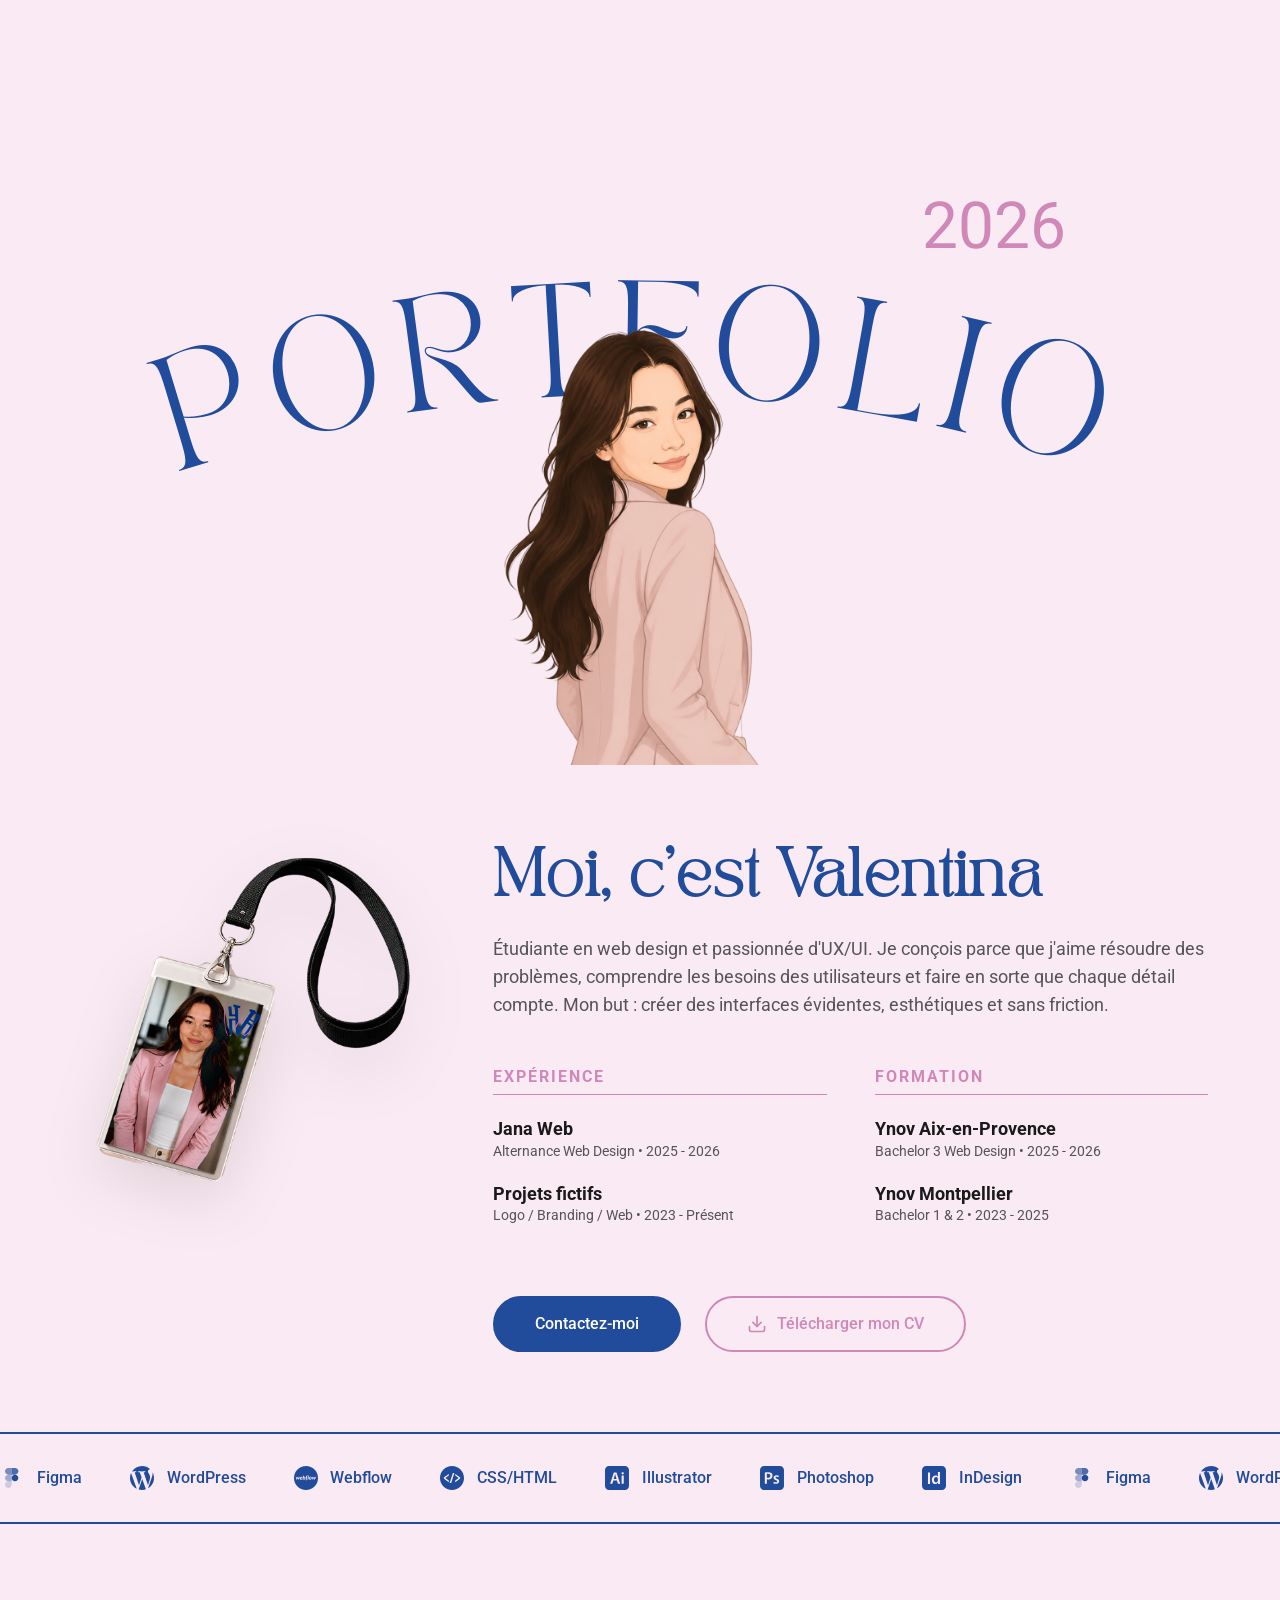
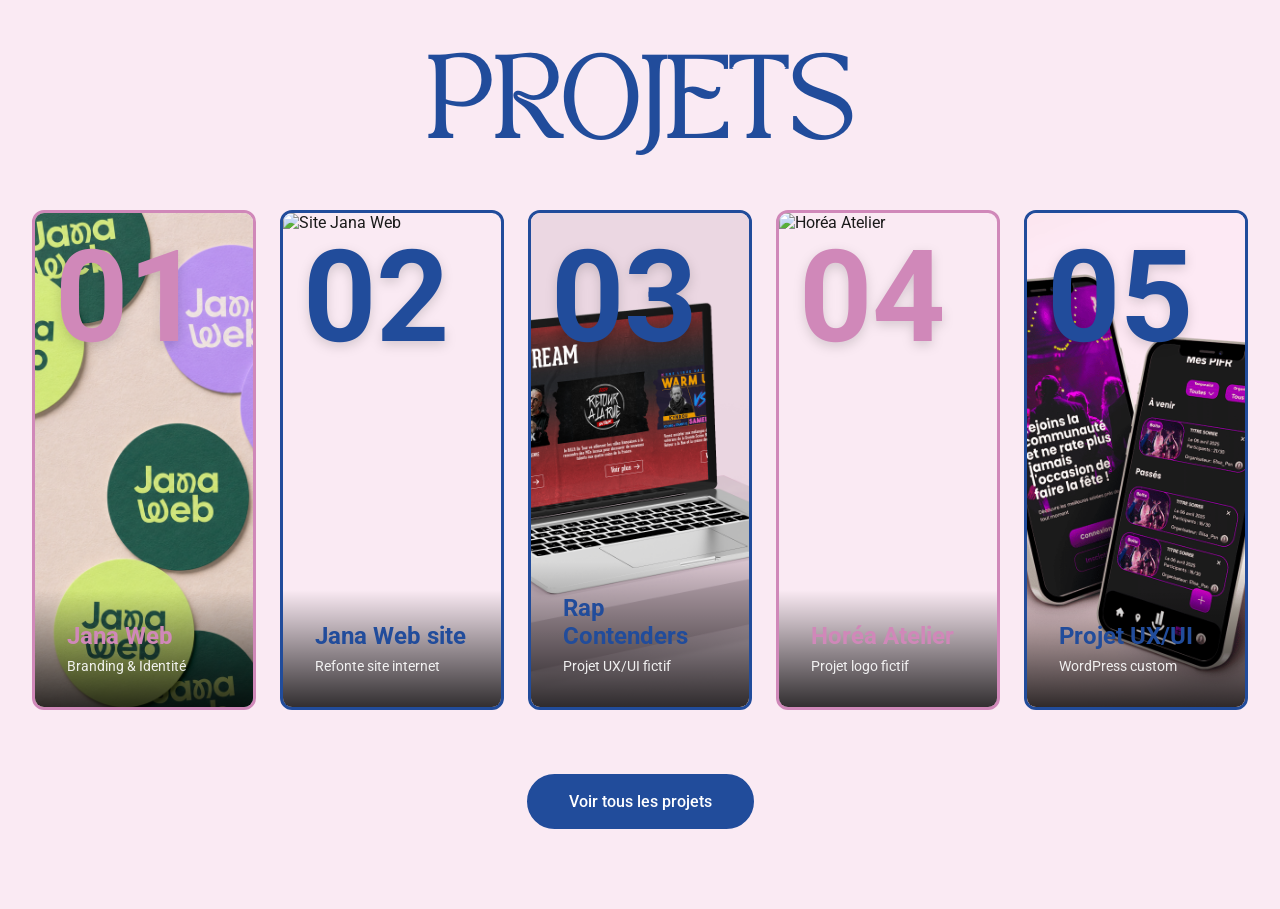
==== index.html @ c4f3f16d "init : porfolio" ====
<!DOCTYPE html>
<html lang="fr">
<head>
    <meta charset="UTF-8">
    <meta name="viewport" content="width=device-width, initial-scale=1.0">
    <title>Valentina Chapoton | Portfolio</title>
    <link rel="stylesheet" href="style.css">
</head>
<body>

    <!-- ================= SECTION 1 : HERO ================= -->
    <header id="hero">
        <div class="hero-container">
            
            <div class="hero-title-arch">
                <svg viewBox="0 0 1400 400" width="100%" height="100%">
                    <path id="curve" d="M 50 350 Q 700 80 1350 350" fill="transparent" />
                    <text class="arch-text">
                        <textPath href="#curve" startOffset="50%" text-anchor="middle">
                            PORTFOLIO
                        </textPath>
                    </text>
                </svg>
            </div>
            
            <!-- Les petits éléments textuels -->
            <span class="hero-year">2026</span>
            
            <!-- Ton illustration -->
            <img class="hero-img" src="assets/valentina-cartoon.png" alt="Illustration Valentina">
            
        </div>
    </header>

    <!-- ================= SECTION 2 : ABOUT, CV & BANDEAU ================= -->
    <section id="about">
        <!-- Le conteneur limité en largeur pour le texte -->
        <div class="about-container">
            
            <!-- La colonne de gauche (Badge) -->
            <div class="badge-wrapper">
                <img src="assets/valentina-badge.png" alt="Badge d'identification de Valentina" class="badge-img">
            </div>
            
            <!-- La colonne de droite (Présentation & CV/Formation) -->
            <div class="about-content">
                <h2 class="font-title about-title">Moi, c'est Valentina</h2>
                <p class="about-desc">
                    Étudiante en web design et passionnée d'UX/UI. Je conçois parce que j'aime résoudre des problèmes, comprendre les besoins des utilisateurs et faire en sorte que chaque détail compte. Mon but : créer des interfaces évidentes, esthétiques et sans friction.
                </p>
                
                <!-- Grille du CV -->
                <div class="cv-grid">
                    
                    <!-- Colonne 1 : Expérience -->
                    <div class="cv-column">
                        <h3>EXPÉRIENCE</h3>
                        <div class="cv-item">
                            <h4>Jana Web</h4>
                            <span>Alternance Web Design • 2025 - 2026</span>
                        </div>
                        <div class="cv-item">
                            <h4>Projets fictifs</h4>
                            <span>Logo / Branding / Web • 2023 - Présent</span>
                        </div>
                    </div>
                    
                    <!-- Colonne 2 : Formation -->
                    <div class="cv-column">
                        <h3>FORMATION</h3>
                        <div class="cv-item">
                            <h4>Ynov Aix-en-Provence</h4>
                            <span>Bachelor 3 Web Design • 2025 - 2026</span>
                        </div>
                        <div class="cv-item">
                            <h4>Ynov Montpellier</h4>
                            <span>Bachelor 1 & 2 • 2023 - 2025</span>
                        </div>
                    </div>
                    
                </div> 

               
                                <div class="about-actions">
                    <!-- On change l'URL vers contact.html -->
                    <a href="contact.html" class="btn btn-primary">Contactez-moi</a>
                    
                    <a href="assets/cv-valentina.pdf" target="_blank" download class="btn btn-secondary">
                        <svg width="20" height="20" viewBox="0 0 24 24" fill="none" stroke="currentColor" stroke-width="2" stroke-linecap="round" stroke-linejoin="round">
                            <path d="M21 15v4a2 2 0 0 1-2 2H5a2 2 0 0 1-2-2v-4"></path>
                            <polyline points="7 10 12 15 17 10"></polyline>
                            <line x1="12" y1="15" x2="12" y2="3"></line>
                        </svg>
                        Télécharger mon CV
                    </a>
                </div>

            </div> <!-- Fin de about-content -->
        </div> <!-- Fin de about-container -->

        <!-- Le bandeau défilant -->
        <div class="tools-marquee-wrapper">
            <div class="tools-marquee-track">
                
                <!-- GROUPE 1 -->
                <div class="tools-marquee-content">
                    <div class="tool-item"><img src="assets/figma-icon.svg" alt="Figma"> Figma</div>
                    <div class="tool-item"><img src="assets/wp-icon.svg" alt="WordPress"> WordPress</div>
                    <div class="tool-item"><img src="assets/webflow-icon.svg" alt="Webflow"> Webflow</div>
                    <div class="tool-item"><img src="assets/html-icon.svg" alt="HTML/CSS"> CSS/HTML</div>
                    <div class="tool-item"><img src="assets/ai-icon.svg" alt="Illustrator"> Illustrator</div>
                    <div class="tool-item"><img src="assets/ps-icon.svg" alt="Photoshop"> Photoshop</div>
                    <div class="tool-item"><img src="assets/in-icon.svg" alt="InDesign"> InDesign</div>
                </div>
                
                <!-- GROUPE 2 -->
                <div class="tools-marquee-content" aria-hidden="true">
                    <div class="tool-item"><img src="assets/figma-icon.svg" alt="Figma"> Figma</div>
                    <div class="tool-item"><img src="assets/wp-icon.svg" alt="WordPress"> WordPress</div>
                    <div class="tool-item"><img src="assets/webflow-icon.svg" alt="Webflow"> Webflow</div>
                    <div class="tool-item"><img src="assets/html-icon.svg" alt="HTML/CSS"> CSS/HTML</div>
                    <div class="tool-item"><img src="assets/ai-icon.svg" alt="Illustrator"> Illustrator</div>
                    <div class="tool-item"><img src="assets/ps-icon.svg" alt="Photoshop"> Photoshop</div>
                    <div class="tool-item"><img src="assets/in-icon.svg" alt="InDesign"> InDesign</div>
                </div>

            </div>
        </div>
        
    </section>

    <!-- ================= SECTION 3 : PROJETS ================= -->
    <section id="projects">
        <h2 class="projects-main-title font-title">PROJETS</h2>
        
        <div class="projects-gallery">
            
            <!-- Projet 1 : Branding -->
            <article class="project-card brand-project">
                <a href="projet-janaweb.html" class="project-link-overlay"></a>
                <img class="project-img" src="assets/mise-en-avant-janaweb.png" alt="Projet Jana Web">
                <div class="project-number">01</div>
                <div class="project-info">
                    <h3>Jana Web</h3>
                    <p>Branding & Identité</p>
                </div>
            </article>

            <!-- Projet 2 : Web Design -->
            <article class="project-card web-project">
                <a href="projet-janaweb-site.html" class="project-link-overlay"></a>
                <img class="project-img" src="assets/mise-en-avant-janaweb-site.png" alt="Site Jana Web">
                <div class="project-number">02</div>
                <div class="project-info">
                    <h3>Jana Web site</h3>
                    <p>Refonte site internet</p>
                </div>
            </article>

            <!-- Projet 3 : Web Design -->
            <article class="project-card web-project">
                <a href="projet-RC-tv.html" class="project-link-overlay"></a>
                <img class="project-img" src="assets/mise-en-avant-RC-tv.png" alt="Rap Contenders">
                <div class="project-number">03</div>
                <div class="project-info">
                    <h3>Rap Contenders</h3>
                    <p>Projet UX/UI fictif</p>
                </div>
            </article>

            <!-- Projet 4 : Branding -->
            <article class="project-card brand-project">
                <a href="projet-horea-atelier.html" class="project-link-overlay"></a>
                <img class="project-img" src="assets/mise-en-avant-horea-atelier.png" alt="Horéa Atelier">
                <div class="project-number">04</div>
                <div class="project-info">
                    <h3>Horéa Atelier</h3>
                    <p>Projet logo fictif</p>
                </div>
            </article>

            <!-- Projet 5 : Web Design -->
            <article class="project-card web-project">
                <a href="projet-pifr.html" class="project-link-overlay"></a>
                <img class="project-img" src="assets/mise-en-avant-pifr.png" alt="Projet UX/UI">
                <div class="project-number">05</div>
                <div class="project-info">
                    <h3>Projet UX/UI</h3>
                    <p>WordPress custom</p>
                </div>
            </article>

        </div> <!-- Fin de la projects-gallery -->

        <!-- Le bouton pour voir tous les projets -->
        <div class="projects-action">
            <a href="projets.html" class="btn btn-primary">Voir tous les projets</a>
        </div>

    </section>

</body>
</html>
---- style.css ----
/* ================= 1. TYPOGRAPHIES & VARIABLES ================= */
@import url('https://fonts.googleapis.com/css2?family=Roboto:wght@300;400;500;700&display=swap');

@font-face {
    font-family: 'TanPearl';
    src: url('fonts/TAN-Pearl.woff2') format('woff2'),
         url('fonts/TAN-Pearl.ttf') format('truetype');
    font-weight: normal;
    font-style: normal;
}

:root {
    /* Ta palette de couleurs */
    --bg-color: #faeaf3; /* Fond global */
    --primary-blue: #214c9b; /* Couleur principale */
    --secondary-pink: #d088b9; /* Couleur secondaire */
    --text-dark: #1a1a1a;
    --text-gray: #555555;
}

* {
    margin: 0;
    padding: 0;
    box-sizing: border-box;
}

body {
    font-family: 'Roboto', sans-serif;
    background-color: var(--bg-color);
    color: var(--text-dark);
    overflow-x: hidden;
}

.font-title {
    font-family: 'TanPearl', serif;
}

/* ================= 2. HERO HEADER ================= */
#hero {
    position: relative;
    width: 100%;
    min-height: 85vh;
    display: flex;
    justify-content: center;
    align-items: center;
    padding: 2rem;
    overflow: hidden;
}

.hero-container {
    position: relative;
    width: 100%;
    max-width: 1400px; 
}

.hero-title-arch {
    position: relative;
    width: 100%;
    max-width: 100%; /* Prend toute la place disponible */
    margin: 0 auto;
    z-index: 1;
}

.arch-text {
    font-family: 'TanPearl', serif;
    font-size: 130px; 
    fill: var(--primary-blue);
    letter-spacing: 15px; 
}

.hero-img {
    position: absolute;
    top: 25%;
    left: 50%;
    transform: translateX(-50%);
    height: auto;
    max-height: 70vh;
    z-index: 2;
}

.hero-year {
    position: absolute;
    top: -5%;
    right: 15%;
    font-size: clamp(2rem, 5vw, 4rem);
    color: var(--secondary-pink); 
    z-index: 3;
}

.hero-name {
    position: absolute;
    bottom: 0%;
    left: 10%;
    font-size: 1rem;
    font-weight: 500;
    color: var(--primary-blue); 
    letter-spacing: 2px;
    z-index: 3;
}

/* ================= 3. SECTION ABOUT & CV ================= */
#about {
    padding: 5rem 0 3rem 0; 
}

.about-container {
    display: flex; 
    flex-wrap: wrap; 
    gap: 4rem; 
    align-items: flex-start; 
    max-width: 1200px;
    margin: 0 auto;
    padding: 0 2rem;
    margin-bottom: 5rem;
}

.badge-wrapper {
    flex: 1;
    min-width: 300px;
    display: flex;
    justify-content: center;
}

.badge-img {
    width: 100%;
    max-width: 350px;
    height: auto;
    filter: drop-shadow(0px 20px 30px rgba(0,0,0,0.1));
}

.about-content {
    flex: 2; 
    min-width: 300px;
}

.about-title {
    font-size: 3rem;
    color: var(--primary-blue);
    margin-bottom: 1.5rem;
}

.about-desc {
    font-size: 1.1rem;
    line-height: 1.6;
    color: var(--text-gray);
    margin-bottom: 3rem;
}

.cv-grid {
    display: grid;
    grid-template-columns: repeat(auto-fit, minmax(250px, 1fr));
    gap: 3rem;
}

.cv-column h3 {
    font-size: 1rem;
    letter-spacing: 2px;
    margin-bottom: 1.5rem;
    color: var(--secondary-pink);
    border-bottom: 1px solid var(--secondary-pink);
    padding-bottom: 0.5rem;
}

.cv-item {
    margin-bottom: 1.5rem;
}

.cv-item h4 {
    font-size: 1.1rem;
    margin-bottom: 0.2rem;
}

.cv-item span, .contact-link {
    font-size: 0.9rem;
    color: var(--text-gray);
    text-decoration: none;
    display: block;
}

.cv-tools {
    margin-top: 1rem;
    font-weight: 500;
    color: var(--primary-blue);
}

/* --- LE BANDEAU DÉFILANT DES OUTILS --- */

.tools-marquee-wrapper {
   
    width: 100vw; 
    position: relative;
    left: 50%;
    right: 50%;
    margin-left: -50vw;
    margin-right: -50vw;
    
    overflow: hidden; 
    border-top: 2px solid var(--primary-blue);
    border-bottom: 2px solid var(--primary-blue);
    padding: 2rem 0; 
    background-color: var(--bg-color); 
}

.tools-marquee-track {
    display: flex;
    width: max-content;
    animation: scroll-marquee 25s linear infinite;
}

.tools-marquee-wrapper:hover .tools-marquee-track {
    animation-play-state: paused;
}

.tools-marquee-content {
    display: flex;
    gap: 3rem; 
    padding-right: 3rem;
}

.tool-item {
    display: flex;
    align-items: center;
    gap: 0.8rem;
    font-size: 1rem;
    font-weight: 500;
    color: var(--primary-blue); 
    white-space: nowrap;
}

.tool-item img {
    width: 24px;
    height: 24px;
    object-fit: contain;
}

/* LA CLÉ DE L'ANIMATION */
@keyframes scroll-marquee {
    0% {
        transform: translateX(0);
    }
    100% {
        transform: translateX(-50%); 
    }
}

/* ================= 4. SECTION PROJETS (CARDS) ================= */
#projects {
    padding: 5rem 2rem;
    max-width: 1400px;
    margin: 0 auto;
}

.projects-main-title {
    font-size: 5rem;
    text-align: center;
    color: var(--primary-blue);
    margin-bottom: 3rem;
  
}

.projects-gallery {
    display: flex;
    gap: 1.5rem;
    height: 500px;
}

.project-card {
    flex: 1;
    position: relative;
    border-radius: 12px;
    overflow: hidden;
    transition: flex 0.4s ease;
    cursor: pointer;
    display: flex;
    flex-direction: column;
    justify-content: flex-end;
}

.project-card:hover {
    flex: 2; 
}

.project-img {
    position: absolute;
    top: 0;
    left: 0;
    width: 100%;
    height: 100%;
    object-fit: cover; 
    z-index: 0;
    transition: transform 0.5s ease;
}

.project-card:hover .project-img {
    transform: scale(1.05);
}

/* --- LE FAMEUX EFFET TEXT STROKE POUR LES CHIFFRES --- */
.project-number {
    position: absolute;
    top: 20px;
    left: 20px;
    font-family: 'Roboto', sans-serif;
    font-weight: 700;
    font-size: 8rem;
    line-height: 1;
    z-index: 1;
    filter: drop-shadow(0px 4px 6px rgba(0,0,0,0.15));
}

.project-info {
    position: relative;
    z-index: 1;
    padding: 2rem;
    background: linear-gradient(to top, rgba(0,0,0,0.8) 0%, rgba(0,0,0,0) 100%);
    width: 100%;
}

.project-info h3 {
    font-size: 1.5rem;
    margin-bottom: 0.5rem;
}

.brand-project {
    border: 3px solid var(--secondary-pink); /* Contour rose */
}
.brand-project .project-number {
    color: var(--secondary-pink);
}

.web-project {
    background-color: var(--bg-color); 
}
.web-project .project-number {
    color: var(--primary-blue); 
}

.project-info h3 {
    font-size: 1.5rem;
    margin-bottom: 0.5rem;
}

.brand-project .project-info h3 { 
    color: var(--secondary-pink); 
}
.web-project {
    border: 3px solid var(--primary-blue); 
}

.web-project .project-number {
    color: var(--primary-blue);
}

.web-project .project-info h3 { 
    color: var(--primary-blue); 
}

.project-info p {
    font-size: 0.9rem;
    color: #ffffff;
    opacity: 0.9;
}

/* ================= 5. PAGE TOUS LES PROJETS ================= */
#all-projects {
    padding: 5rem 2rem;
    max-width: 1200px;
    margin: 0 auto;
}

.page-title {
    font-size: 4rem;
    color: var(--primary-blue);
    text-align: center;
    margin-bottom: 3rem;
}

/* Le menu des filtres */
.filter-menu {
    display: flex;
    justify-content: center;
    gap: 1rem;
    margin-bottom: 4rem;
}

.filter-btn {
    padding: 0.8rem 1.5rem;
    border: 2px solid var(--primary-blue);
    background: transparent;
    color: var(--primary-blue);
    border-radius: 50px; /* Boutons pillule */
    font-family: 'Roboto', sans-serif;
    font-weight: 500;
    cursor: pointer;
    transition: all 0.3s ease;
}

/* État actif ou survol du bouton */
.filter-btn:hover, .filter-btn.active {
    background: var(--primary-blue);
    color: white;
}

/* La grille des projets (Classique, pas en accordéon cette fois) */
.projects-grid-filterable {
    display: grid;
    grid-template-columns: repeat(auto-fill, minmax(300px, 1fr));
    gap: 2rem;
}

/* On force la hauteur des cartes pour la grille */
.projects-grid-filterable .project-card {
    height: 400px; 
    border-radius: 20px;
}
/* On enlève l'effet d'élargissement de l'accordéon pour cette page */
.projects-grid-filterable .project-card:hover {
    flex: unset; 
}


/* ================= 6. PAGE DÉTAIL PROJET (BENTO GRID) ================= */
.project-header {
    text-align: center;
    padding: 5rem 2rem 2rem;
}

.project-header h1 {
    font-size: 5rem;
    color: var(--primary-blue);
}

.project-subtitle {
    font-size: 1.2rem;
    color: var(--text-gray);
    letter-spacing: 2px;
    text-transform: uppercase;
}

/* Le CSS Grid pour recréer tes images de référence ! */
.bento-grid {
    display: grid;
    grid-template-columns: repeat(3, 1fr); /* 3 colonnes égales */
    grid-auto-rows: 300px; /* Chaque ligne fait 300px de haut */
    gap: 1.5rem;
    max-width: 1200px;
    margin: 0 auto 5rem;
    padding: 0 2rem;
}

/* Un bloc standard */
.bento-item {
    border-radius: 30px; /* Coins très ronds comme sur tes ref */
    padding: 2rem;
    overflow: hidden;
    position: relative;
    display: flex;
    flex-direction: column;
    justify-content: center;
    align-items: center;
}

/* Un bloc qui prend 2 colonnes de large */
.bento-large {
    grid-column: span 2;
}

/* Un bloc qui prend 2 lignes de haut */
.bento-tall {
    grid-row: span 2;
}

/* Un bloc qui prend toute la largeur */
.bento-full {
    grid-column: 1 / -1;
    height: 600px; /* On le force à être plus haut pour le grand mockup */
}

/* Les utilitaires de couleur pour les fonds de tes boîtes Bento */
.bg-pink { background-color: var(--secondary-pink); }
.bg-blue { background-color: var(--primary-blue); color: white; }
.bg-dark { background-color: #1a1a1a; }
.bg-light { background-color: white; border: 2px solid #eee; }

.bento-item img {
    max-width: 100%;
    max-height: 100%;
    object-fit: contain;
}

.project-link-overlay {
    position: absolute;
    top: 0;
    left: 0;
    width: 100%;
    height: 100%;
    z-index: 10; /* On le met tout au-dessus (au-dessus de l'image et du texte) */
    /* Pas de fond, pas de texte, c'est juste une zone cliquable transparente */
}

.projects-action {
    display: flex;
    justify-content: center;
    margin-top: 4rem;
}

.about-actions {
    display: flex;
    gap: 1.5rem;
    margin-top: 3rem;
    flex-wrap: wrap; /* Pratique pour que ça passe à la ligne sur mobile */
}

.btn {
    display: inline-flex;
    align-items: center;
    gap: 10px;
    padding: 1rem 2.5rem;
    font-family: 'Roboto', sans-serif;
    font-size: 1rem;
    font-weight: 500;
    text-decoration: none;
    border-radius: 50px; /* Forme de pilule très tendance */
    transition: all 0.3s ease;
    cursor: pointer;
}

.btn-primary {
    background-color: var(--primary-blue);
    color: white;
    border: 2px solid var(--primary-blue);
}

.btn-primary:hover {
    background-color: transparent;
    color: var(--primary-blue);
    transform: translateY(-5px); /* Le bouton "monte" légèrement au survol */
    box-shadow: 0 10px 20px rgba(33, 76, 155, 0.2);
}

.btn-secondary {
    background-color: transparent;
    color: var(--secondary-pink);
    border: 2px solid var(--secondary-pink);
}

.btn-secondary:hover {
    background-color: var(--secondary-pink);
    color: white;
    transform: translateY(-5px);
    box-shadow: 0 10px 20px rgba(208, 136, 185, 0.2);
}


.btn svg {
    transition: stroke 0.3s ease;
}

.main-nav {
    padding: 2rem;
    max-width: 1400px;
    margin: 0 auto;
}

.back-link {
    display: inline-flex;
    align-items: center;
    gap: 10px;
    font-size: 1.1rem;
    font-weight: 500;
    color: var(--primary-blue);
    text-decoration: none;
    transition: transform 0.3s ease;
}

.back-link:hover {
    transform: translateX(-5px); /* La flèche recule au survol */
}

#all-projects {
    padding: 2rem 2rem 5rem;
    max-width: 1400px;
    margin: 0 auto;
}

.page-title {
    font-size: 5rem;
    color: var(--primary-blue);
    text-align: center;
    margin-bottom: 3rem;
}


.filter-menu {
    display: flex;
    justify-content: center;
    flex-wrap: wrap;
    gap: 1rem;
    margin-bottom: 4rem;
}

.filter-btn {
    padding: 0.8rem 2rem;
    border: 2px solid var(--primary-blue);
    background: transparent;
    color: var(--primary-blue);
    border-radius: 50px;
    font-family: 'Roboto', sans-serif;
    font-size: 1rem;
    font-weight: 500;
    cursor: pointer;
    transition: all 0.3s ease;
}

.filter-btn:hover, .filter-btn.active {
    background: var(--primary-blue);
    color: white;
}


.projects-grid-filterable {
    display: grid;
    /* Crée autant de colonnes de 350px que possible */
    grid-template-columns: repeat(auto-fill, minmax(350px, 1fr));
    gap: 2rem;
}


.projects-grid-filterable .project-card {
    height: 450px; 
    border-radius: 20px;
    transition: transform 0.3s ease, opacity 0.3s ease;
}


.projects-grid-filterable .project-card:hover {
    flex: unset;
    transform: translateY(-10px);
}

/* ================= 9. PAGE CONTACT ================= */

#contact-section {
    /* On centre la section verticalement sur l'écran */
    min-height: 80vh;
    display: flex;
    align-items: center;
    padding: 2rem;
}

.contact-container {
    display: flex;
    flex-wrap: wrap-reverse; /* Sur mobile, la photo passera au-dessus du texte */
    align-items: center;
    gap: 4rem;
    max-width: 1200px;
    margin: 0 auto;
    width: 100%;
}

.contact-content {
    flex: 1;
    min-width: 300px;
}

.contact-title {
    font-size: clamp(4rem, 8vw, 6rem); /* Un titre énorme et très design */
    color: var(--primary-blue);
    line-height: 1;
    margin-bottom: 2rem;
}

.contact-desc {
    font-size: 1.2rem;
    color: var(--text-gray);
    line-height: 1.6;
    margin-bottom: 4rem;
    max-width: 500px;
}

/* La zone avec le mail et le téléphone */
.contact-links-group {
    display: flex;
    flex-direction: column;
    gap: 2rem;
    margin-bottom: 3rem;
}

.contact-label {
    display: block;
    font-size: 0.9rem;
    text-transform: uppercase;
    letter-spacing: 2px;
    color: var(--secondary-pink);
    margin-bottom: 0.5rem;
}

.contact-link-large {
    font-family: 'Roboto', sans-serif;
    font-size: clamp(1.5rem, 3vw, 2.5rem); /* Texte assez gros pour être bien cliquable */
    font-weight: 500;
    color: var(--primary-blue);
    text-decoration: none;
    transition: color 0.3s ease;
    /* Petit effet de soulignement au survol */
    background-image: linear-gradient(var(--secondary-pink), var(--secondary-pink));
    background-size: 0% 2px;
    background-repeat: no-repeat;
    background-position: left bottom;
    padding-bottom: 5px;
}

.contact-link-large:hover {
    color: var(--secondary-pink);
    background-size: 100% 2px; /* La ligne rose apparaît au survol */
}

.social-links-small {
    display: flex;
    gap: 1.5rem;
}

.social-links-small a {
    color: var(--text-gray);
    text-decoration: none;
    font-weight: 500;
    transition: color 0.3s ease;
}

.social-links-small a:hover {
    color: var(--primary-blue);
}

/* La photo à droite */
.contact-image-wrapper {
    flex: 1;
    min-width: 300px;
    display: flex;
    justify-content: center;
}

.contact-photo {
    width: 100%;
    max-width: 450px;
    height: auto;
    border-radius: 30px; /* Coins arrondis pour la douceur */
    box-shadow: 0 20px 40px rgba(0,0,0,0.1);
    /* Petite rotation optionnelle pour casser la rigueur */
    transform: rotate(3deg);
    transition: transform 0.4s ease;
}

.contact-photo:hover {
    transform: rotate(0deg) scale(1.02);
}
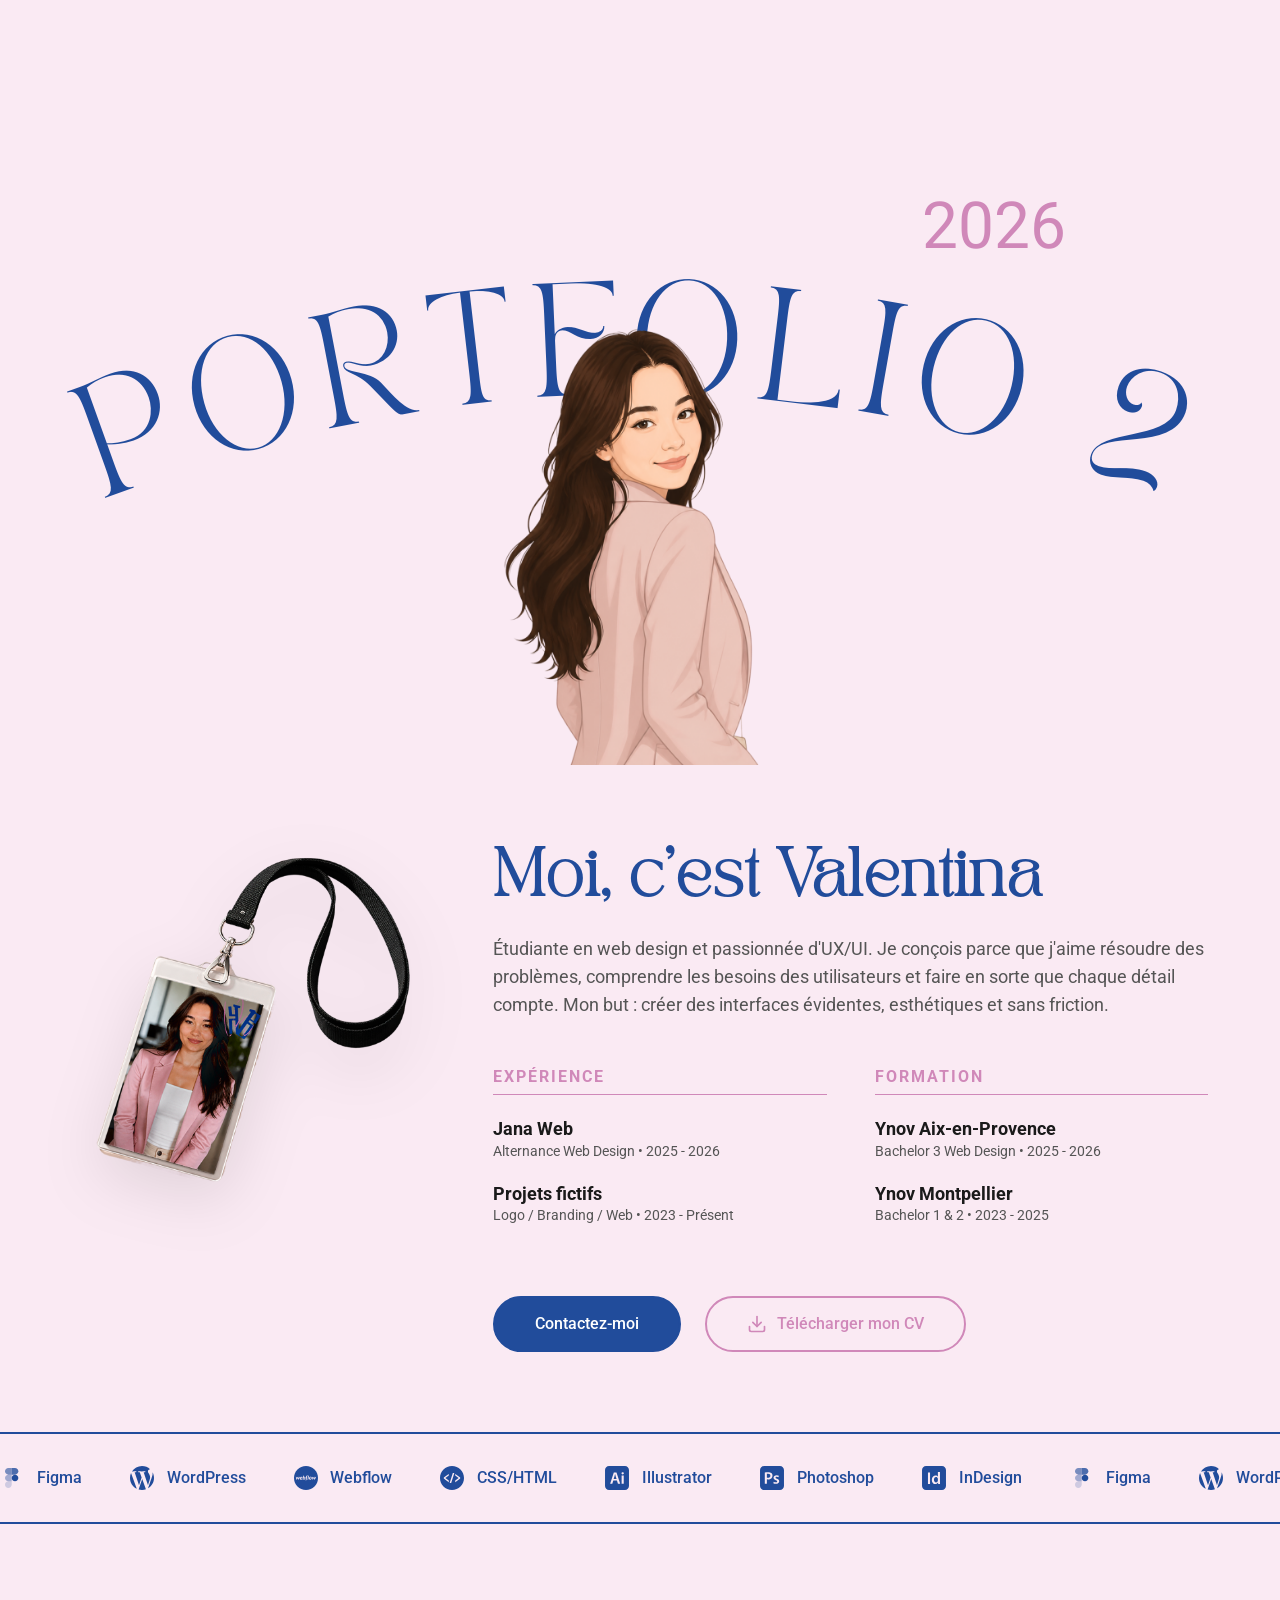
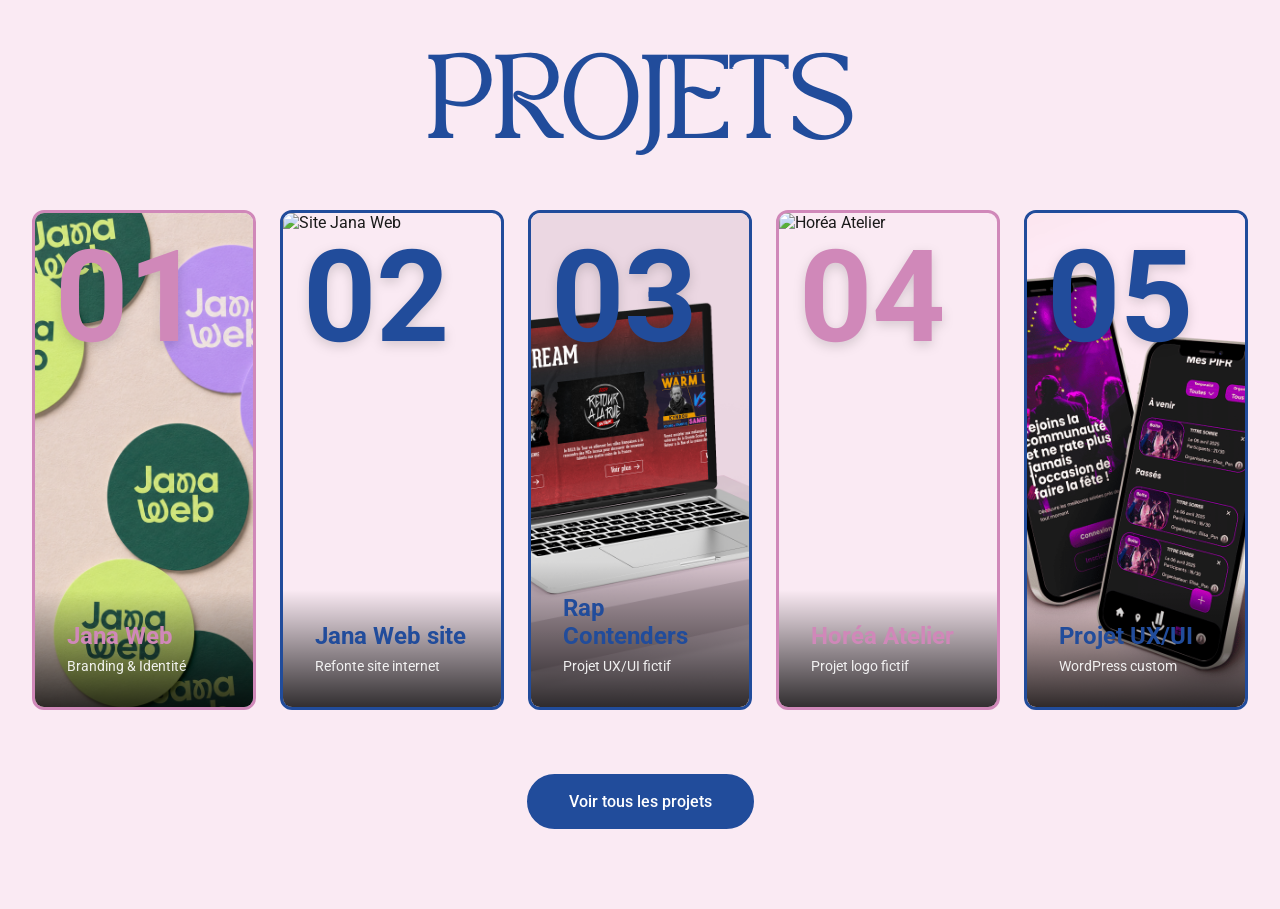
==== commit 0875a106: "fix : title" ====
--- a/index.html
+++ b/index.html
@@ -17,7 +17,7 @@
                     <path id="curve" d="M 50 350 Q 700 80 1350 350" fill="transparent" />
                     <text class="arch-text">
                         <textPath href="#curve" startOffset="50%" text-anchor="middle">
-                            PORTFOLIO
+                            PORTFOLIO 2
                         </textPath>
                     </text>
                 </svg>
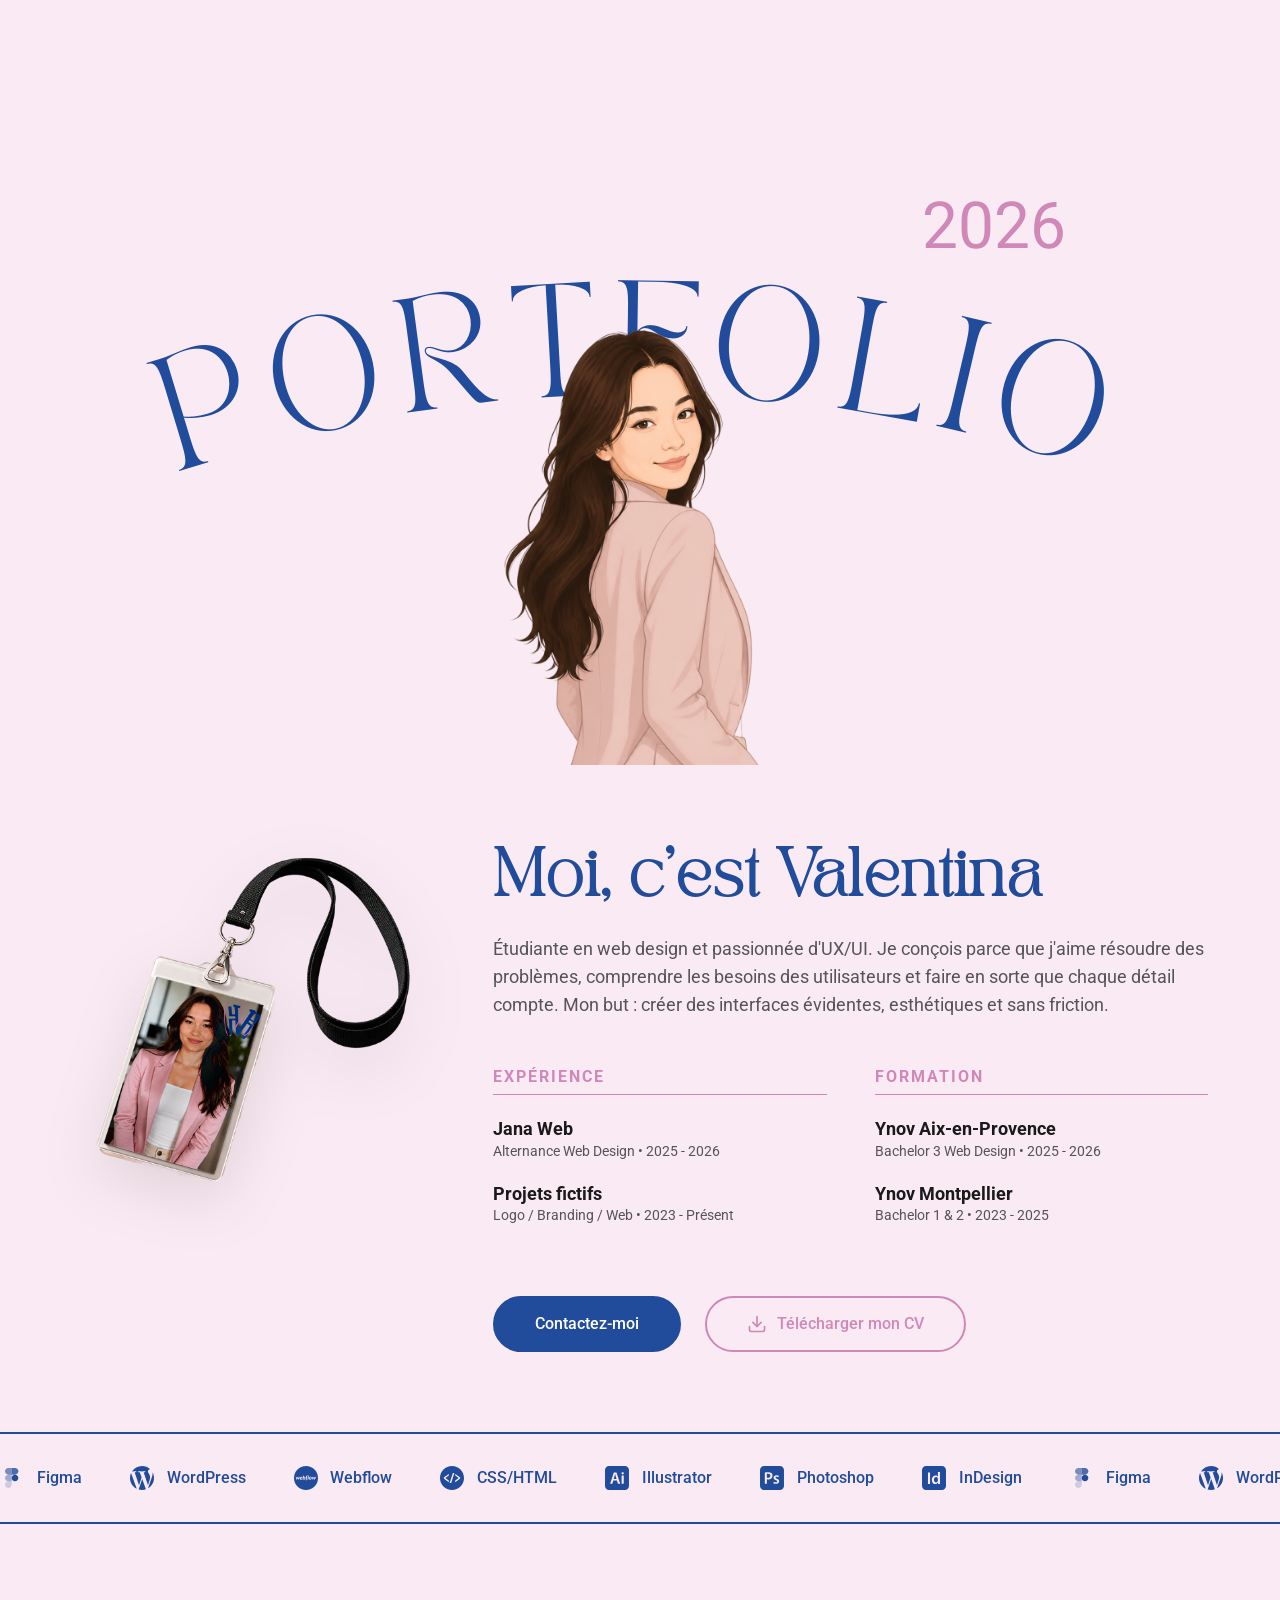
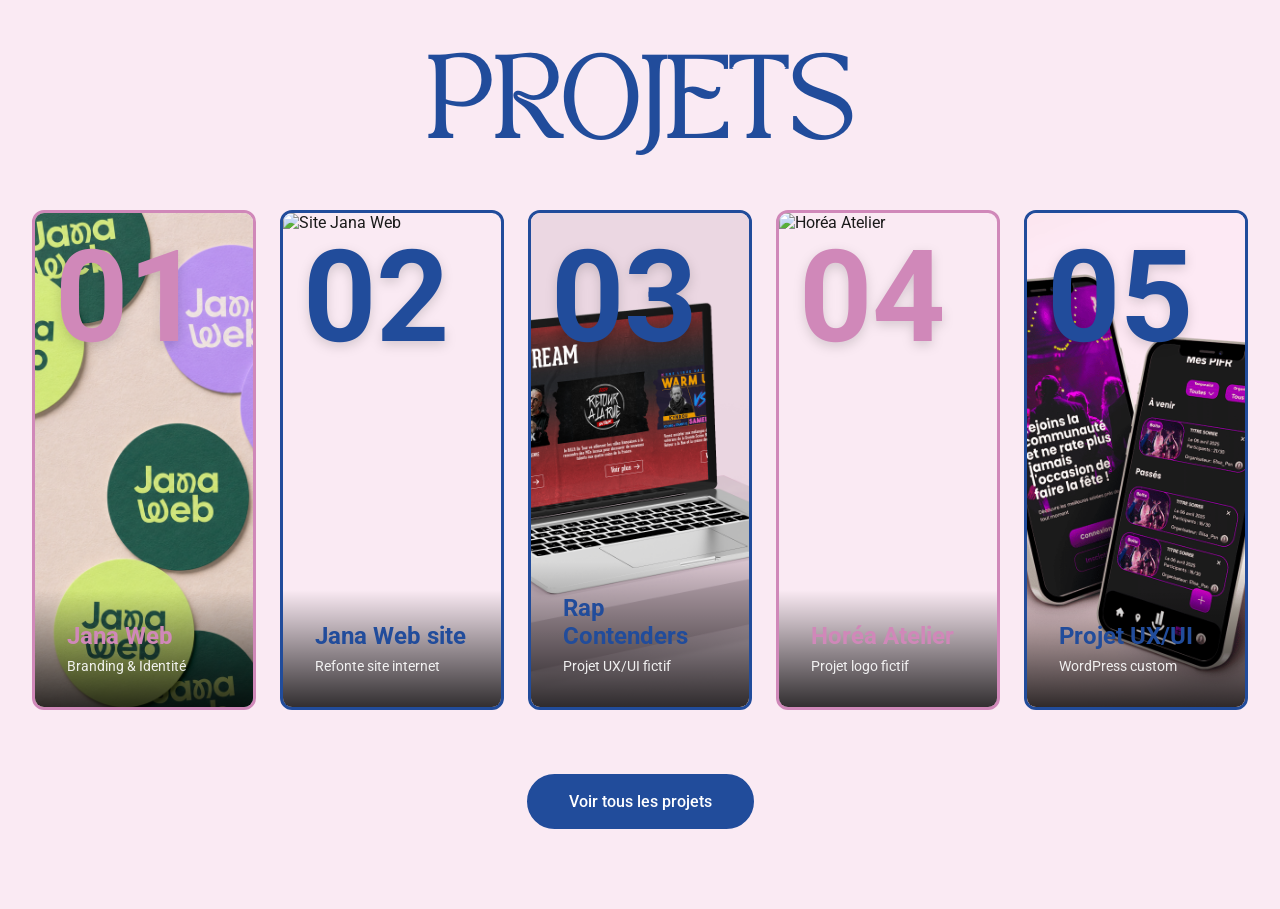
==== commit b0ad013d: "changement titre" ====
--- a/index.html
+++ b/index.html
@@ -17,7 +17,7 @@
                     <path id="curve" d="M 50 350 Q 700 80 1350 350" fill="transparent" />
                     <text class="arch-text">
                         <textPath href="#curve" startOffset="50%" text-anchor="middle">
-                            PORTFOLIO 2
+                            PORTFOLIO
                         </textPath>
                     </text>
                 </svg>
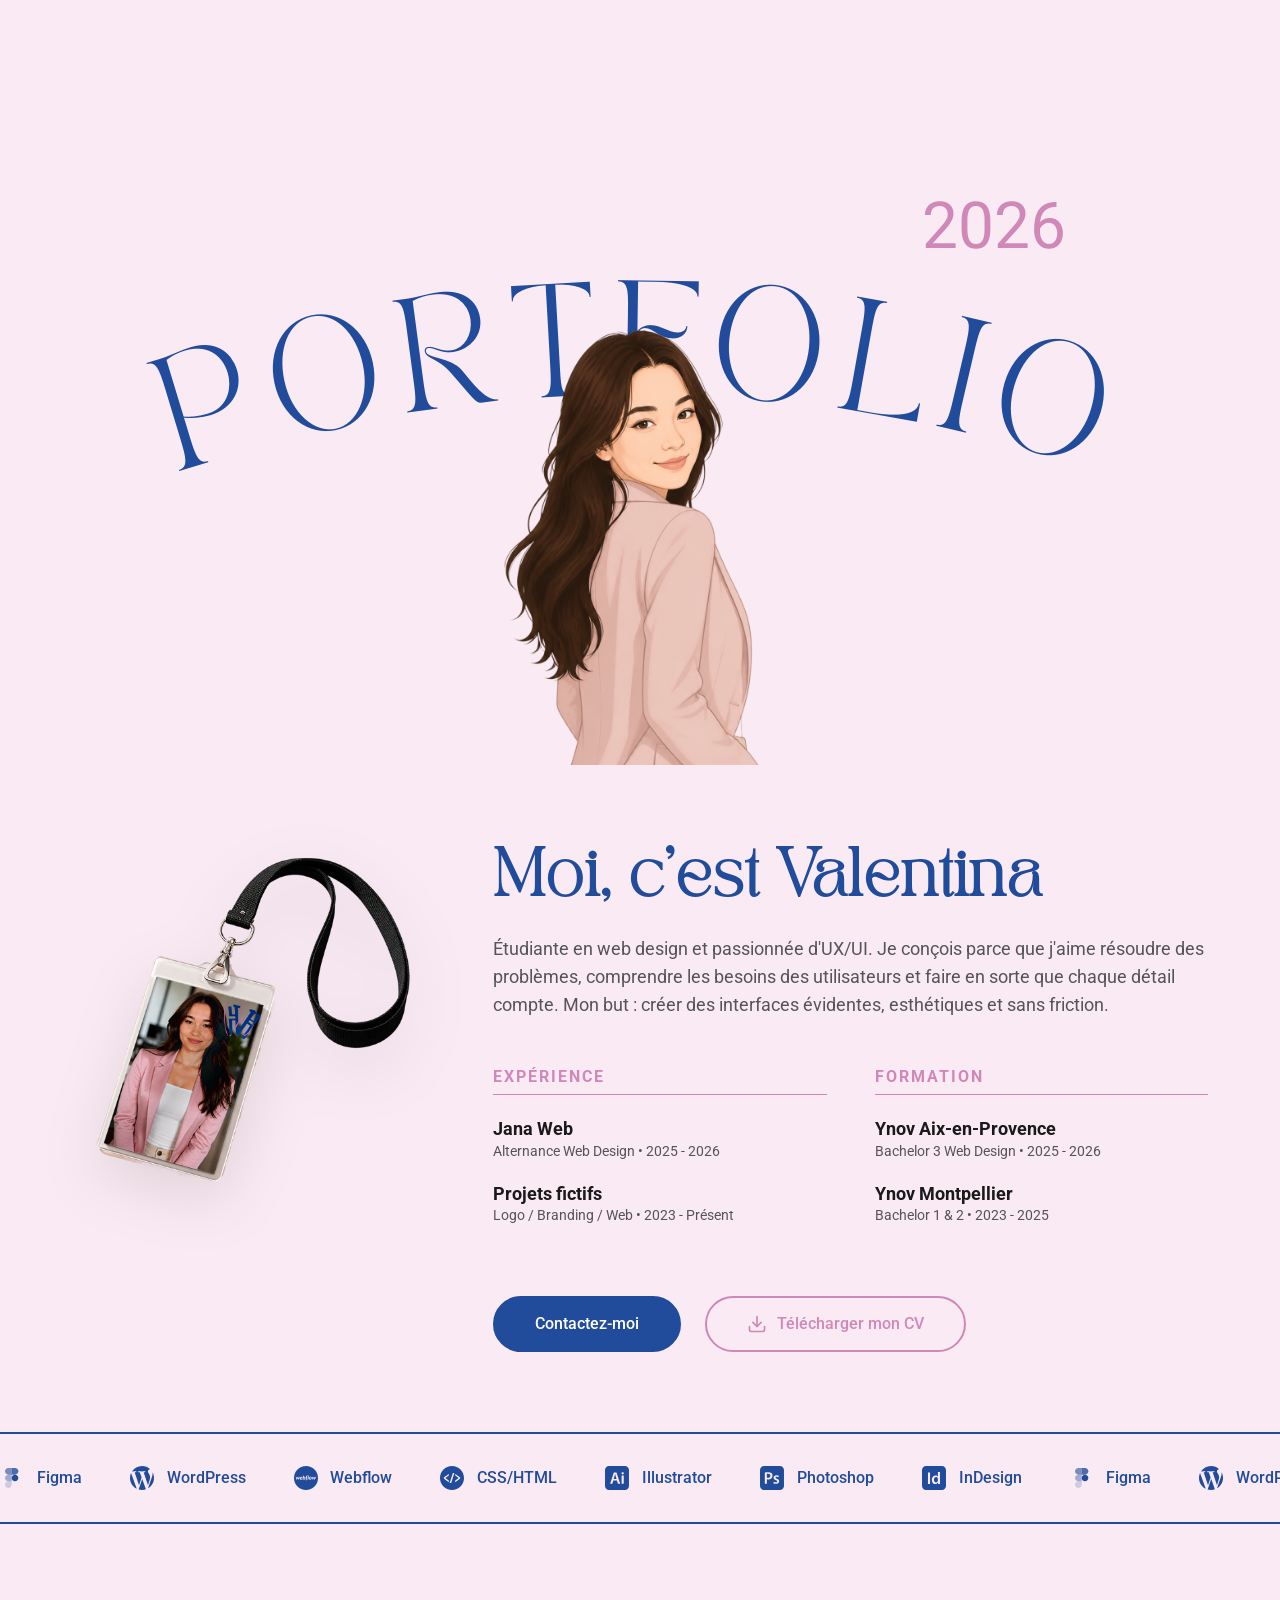
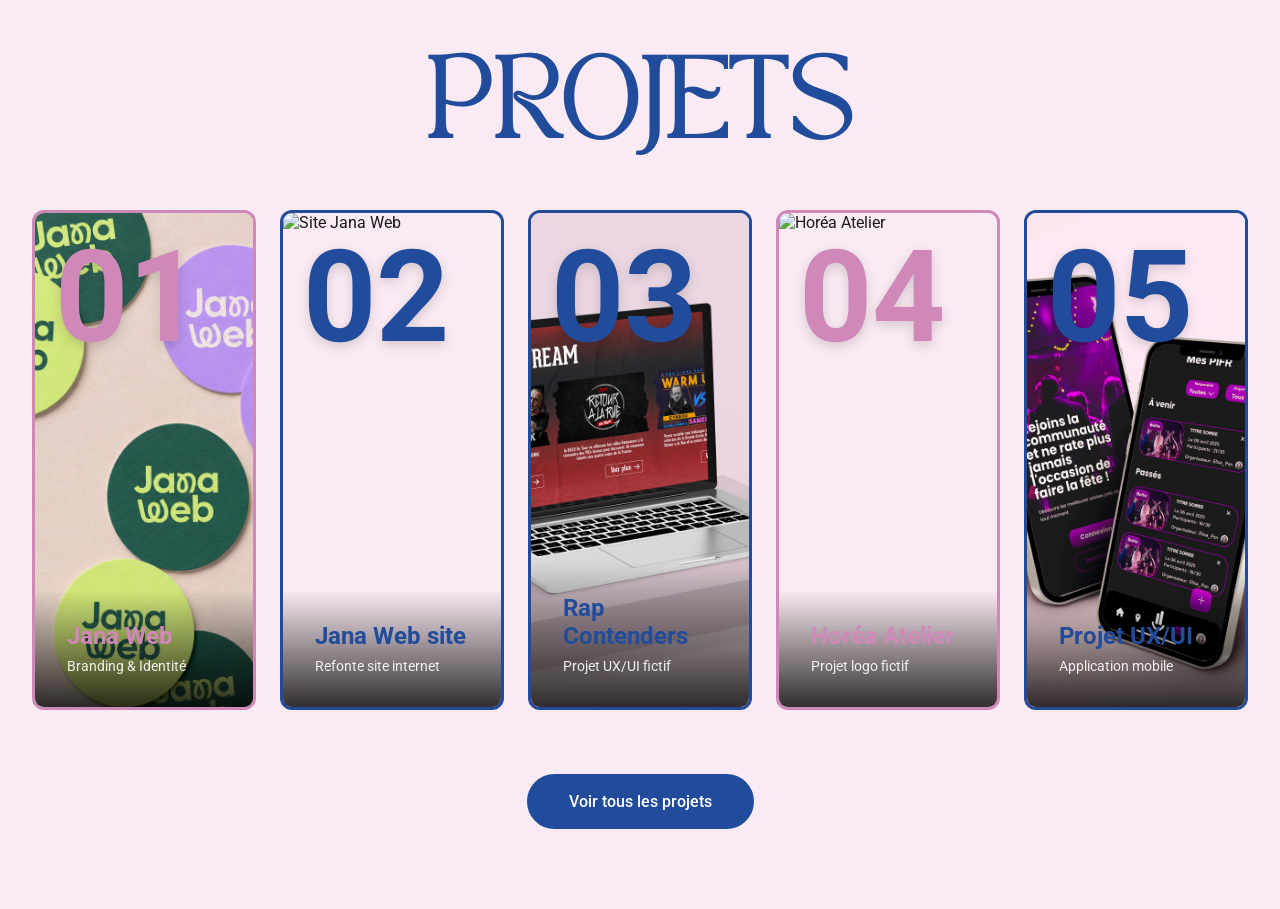
==== commit cf57db15: "b" ====
--- a/index.html
+++ b/index.html
@@ -186,7 +186,7 @@
                 <div class="project-number">05</div>
                 <div class="project-info">
                     <h3>Projet UX/UI</h3>
-                    <p>WordPress custom</p>
+                    <p>Application mobile</p>
                 </div>
             </article>
 
--- a/style.css
+++ b/style.css
@@ -243,6 +243,251 @@
     }
 }
 
+/* ================= 1. TYPOGRAPHIES & VARIABLES ================= */
+@import url('https://fonts.googleapis.com/css2?family=Roboto:wght@300;400;500;700&display=swap');
+
+@font-face {
+    font-family: 'TanPearl';
+    src: url('fonts/TAN-Pearl.woff2') format('woff2'),
+         url('fonts/TAN-Pearl.ttf') format('truetype');
+    font-weight: normal;
+    font-style: normal;
+}
+
+:root {
+    /* Ta palette de couleurs */
+    --bg-color: #faeaf3; /* Fond global */
+    --primary-blue: #214c9b; /* Couleur principale */
+    --secondary-pink: #d088b9; /* Couleur secondaire */
+    --text-dark: #1a1a1a;
+    --text-gray: #555555;
+}
+
+* {
+    margin: 0;
+    padding: 0;
+    box-sizing: border-box;
+}
+
+body {
+    font-family: 'Roboto', sans-serif;
+    background-color: var(--bg-color);
+    color: var(--text-dark);
+    overflow-x: hidden;
+}
+
+.font-title {
+    font-family: 'TanPearl', serif;
+}
+
+/* ================= 2. HERO HEADER ================= */
+#hero {
+    position: relative;
+    width: 100%;
+    min-height: 85vh;
+    display: flex;
+    justify-content: center;
+    align-items: center;
+    padding: 2rem;
+    overflow: hidden;
+}
+
+.hero-container {
+    position: relative;
+    width: 100%;
+    max-width: 1400px; 
+}
+
+.hero-title-arch {
+    position: relative;
+    width: 100%;
+    max-width: 100%; /* Prend toute la place disponible */
+    margin: 0 auto;
+    z-index: 1;
+}
+
+.arch-text {
+    font-family: 'TanPearl', serif;
+    font-size: 130px; 
+    fill: var(--primary-blue);
+    letter-spacing: 15px; 
+}
+
+.hero-img {
+    position: absolute;
+    top: 25%;
+    left: 50%;
+    transform: translateX(-50%);
+    height: auto;
+    max-height: 70vh;
+    z-index: 2;
+}
+
+.hero-year {
+    position: absolute;
+    top: -5%;
+    right: 15%;
+    font-size: clamp(2rem, 5vw, 4rem);
+    color: var(--secondary-pink); 
+    z-index: 3;
+}
+
+.hero-name {
+    position: absolute;
+    bottom: 0%;
+    left: 10%;
+    font-size: 1rem;
+    font-weight: 500;
+    color: var(--primary-blue); 
+    letter-spacing: 2px;
+    z-index: 3;
+}
+
+/* ================= 3. SECTION ABOUT & CV ================= */
+#about {
+    padding: 5rem 0 3rem 0; 
+}
+
+.about-container {
+    display: flex; 
+    flex-wrap: wrap; 
+    gap: 4rem; 
+    align-items: flex-start; 
+    max-width: 1200px;
+    margin: 0 auto;
+    padding: 0 2rem;
+    margin-bottom: 5rem;
+}
+
+.badge-wrapper {
+    flex: 1;
+    min-width: 300px;
+    display: flex;
+    justify-content: center;
+}
+
+.badge-img {
+    width: 100%;
+    max-width: 350px;
+    height: auto;
+    filter: drop-shadow(0px 20px 30px rgba(0,0,0,0.1));
+}
+
+.about-content {
+    flex: 2; 
+    min-width: 300px;
+}
+
+.about-title {
+    font-size: 3rem;
+    color: var(--primary-blue);
+    margin-bottom: 1.5rem;
+}
+
+.about-desc {
+    font-size: 1.1rem;
+    line-height: 1.6;
+    color: var(--text-gray);
+    margin-bottom: 3rem;
+}
+
+.cv-grid {
+    display: grid;
+    grid-template-columns: repeat(auto-fit, minmax(250px, 1fr));
+    gap: 3rem;
+}
+
+.cv-column h3 {
+    font-size: 1rem;
+    letter-spacing: 2px;
+    margin-bottom: 1.5rem;
+    color: var(--secondary-pink);
+    border-bottom: 1px solid var(--secondary-pink);
+    padding-bottom: 0.5rem;
+}
+
+.cv-item {
+    margin-bottom: 1.5rem;
+}
+
+.cv-item h4 {
+    font-size: 1.1rem;
+    margin-bottom: 0.2rem;
+}
+
+.cv-item span, .contact-link {
+    font-size: 0.9rem;
+    color: var(--text-gray);
+    text-decoration: none;
+    display: block;
+}
+
+.cv-tools {
+    margin-top: 1rem;
+    font-weight: 500;
+    color: var(--primary-blue);
+}
+
+/* --- LE BANDEAU DÉFILANT DES OUTILS --- */
+
+.tools-marquee-wrapper {
+   
+    width: 100vw; 
+    position: relative;
+    left: 50%;
+    right: 50%;
+    margin-left: -50vw;
+    margin-right: -50vw;
+    
+    overflow: hidden; 
+    border-top: 2px solid var(--primary-blue);
+    border-bottom: 2px solid var(--primary-blue);
+    padding: 2rem 0; 
+    background-color: var(--bg-color); 
+}
+
+.tools-marquee-track {
+    display: flex;
+    width: max-content;
+    animation: scroll-marquee 25s linear infinite;
+}
+
+.tools-marquee-wrapper:hover .tools-marquee-track {
+    animation-play-state: paused;
+}
+
+.tools-marquee-content {
+    display: flex;
+    gap: 3rem; 
+    padding-right: 3rem;
+}
+
+.tool-item {
+    display: flex;
+    align-items: center;
+    gap: 0.8rem;
+    font-size: 1rem;
+    font-weight: 500;
+    color: var(--primary-blue); 
+    white-space: nowrap;
+}
+
+.tool-item img {
+    width: 24px;
+    height: 24px;
+    object-fit: contain;
+}
+
+/* LA CLÉ DE L'ANIMATION */
+@keyframes scroll-marquee {
+    0% {
+        transform: translateX(0);
+    }
+    100% {
+        transform: translateX(-50%); 
+    }
+}
+
 /* ================= 4. SECTION PROJETS (CARDS) ================= */
 #projects {
     padding: 5rem 2rem;
@@ -477,14 +722,14 @@
 }
 
 /* Les utilitaires de couleur pour les fonds de tes boîtes Bento */
-.bg-pink { background-color: var(--secondary-pink); }
+
 .bg-blue { background-color: var(--primary-blue); color: white; }
 .bg-dark { background-color: #1a1a1a; }
 .bg-light { background-color: white; border: 2px solid #eee; }
 
 .bento-item img {
     max-width: 100%;
-    max-height: 100%;
+
     object-fit: contain;
 }
 
@@ -527,13 +772,13 @@
 
 .btn-primary {
     background-color: var(--primary-blue);
-    color: white;
+    color: #ffffff !important; /* Le texte sera forcé en blanc */
     border: 2px solid var(--primary-blue);
 }
 
 .btn-primary:hover {
     background-color: transparent;
-    color: var(--primary-blue);
+    color: var(--primary-blue) !important;
     transform: translateY(-5px); /* Le bouton "monte" légèrement au survol */
     box-shadow: 0 10px 20px rgba(33, 76, 155, 0.2);
 }
@@ -752,4 +997,78 @@
 
 .contact-photo:hover {
     transform: rotate(0deg) scale(1.02);
-}+}
+
+.project-text {
+    display: flex;
+    align-items: center;
+    justify-content: center;
+    padding: 2rem;
+    text-align: left;
+}
+
+.project-text a {
+    color: inherit;
+    font-weight: 600;
+    text-decoration: underline;
+}
+
+.gilroy-bold {
+    font-family: "Gilroy", sans-serif;
+    font-weight: 700;
+}
+
+
+/* --- La typo Gilroy --- */
+/* Assure-toi d'avoir le fichier Gilroy-Bold dans ton dossier fonts ! */
+@font-face {
+    font-family: 'Gilroy';
+    src: url('fonts/Gilroy-Bold.woff2') format('woff2'); /* Modifie selon l'extension de ton fichier */
+    font-weight: bold;
+    font-style: normal;
+}
+
+.gilroy-bold {
+    font-family: 'Gilroy', sans-serif;
+    font-weight: bold;
+}
+
+.large-type {
+    font-size: 2.5rem; /* Ajuste la taille du "Gilroy Bold" dans la case bleue */
+}
+
+/* --- Le comportement des images Bento --- */
+
+
+.bento-img {
+    position: absolute; /* Crucial : l'image se détache du flux Flexbox */
+    width: 100%;
+    height: 130%;
+    object-fit: contain; /* L'image s'agrandit au max sans se couper */
+    /* Mets "cover" si tu préfères qu'elle remplisse tout en rognant un peu les bords */
+}
+
+.bento-item {
+    border-radius: 30px; 
+    padding: 2rem; /* On garde la marge pour le texte (Bloc 3 et 4) */
+    overflow: hidden;
+    position: relative; /* Crucial pour que le bento-img en 'absolute' ne sorte pas du bloc */
+    display: flex;
+    flex-direction: column;
+    justify-content: center;
+    align-items: center;
+}
+
+.bento-no-padding {
+    padding: 0 !important;
+}
+
+/* On s'assure que le contenu du bloc de texte s'aligne bien en haut à gauche */
+.project-text {
+    align-items: flex-start; 
+    justify-content: flex-start;
+    text-align: left;
+    padding: 2.5rem; /* Un beau padding interne juste pour le texte */
+}
+
+
